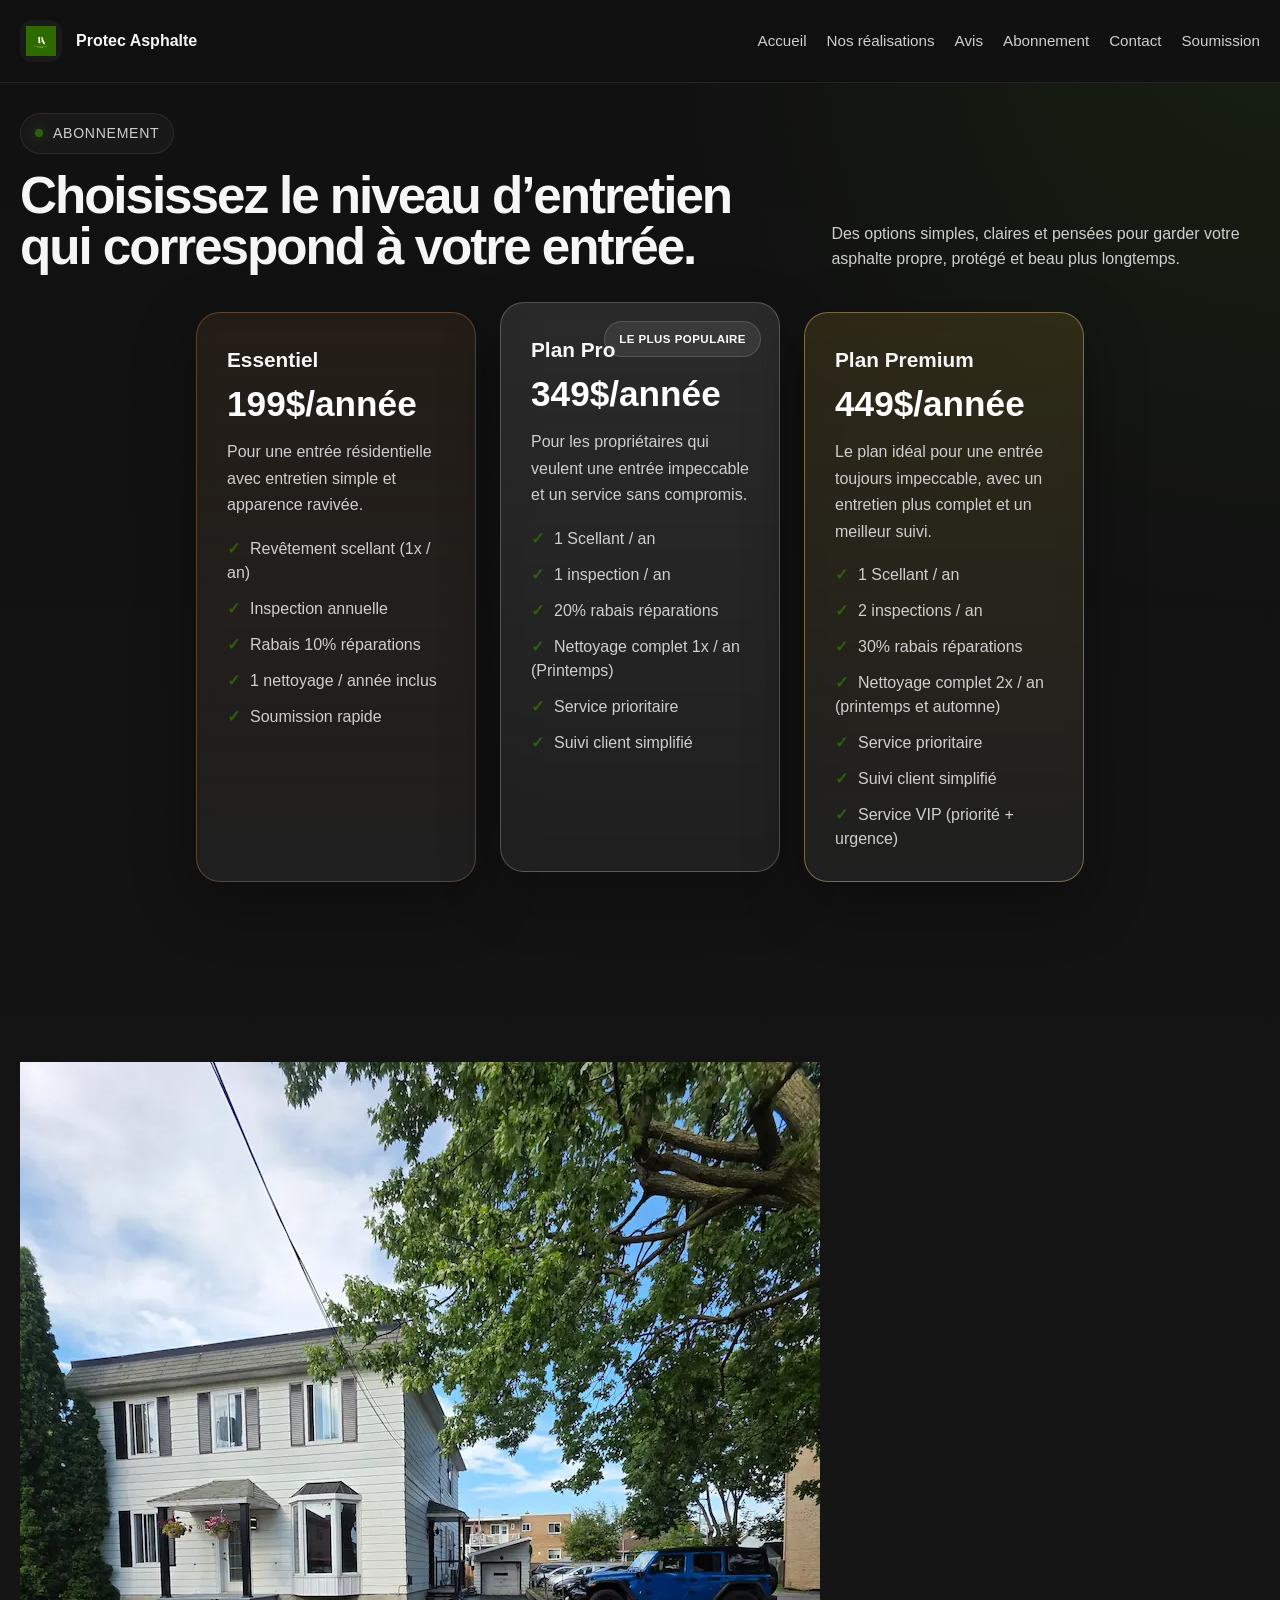
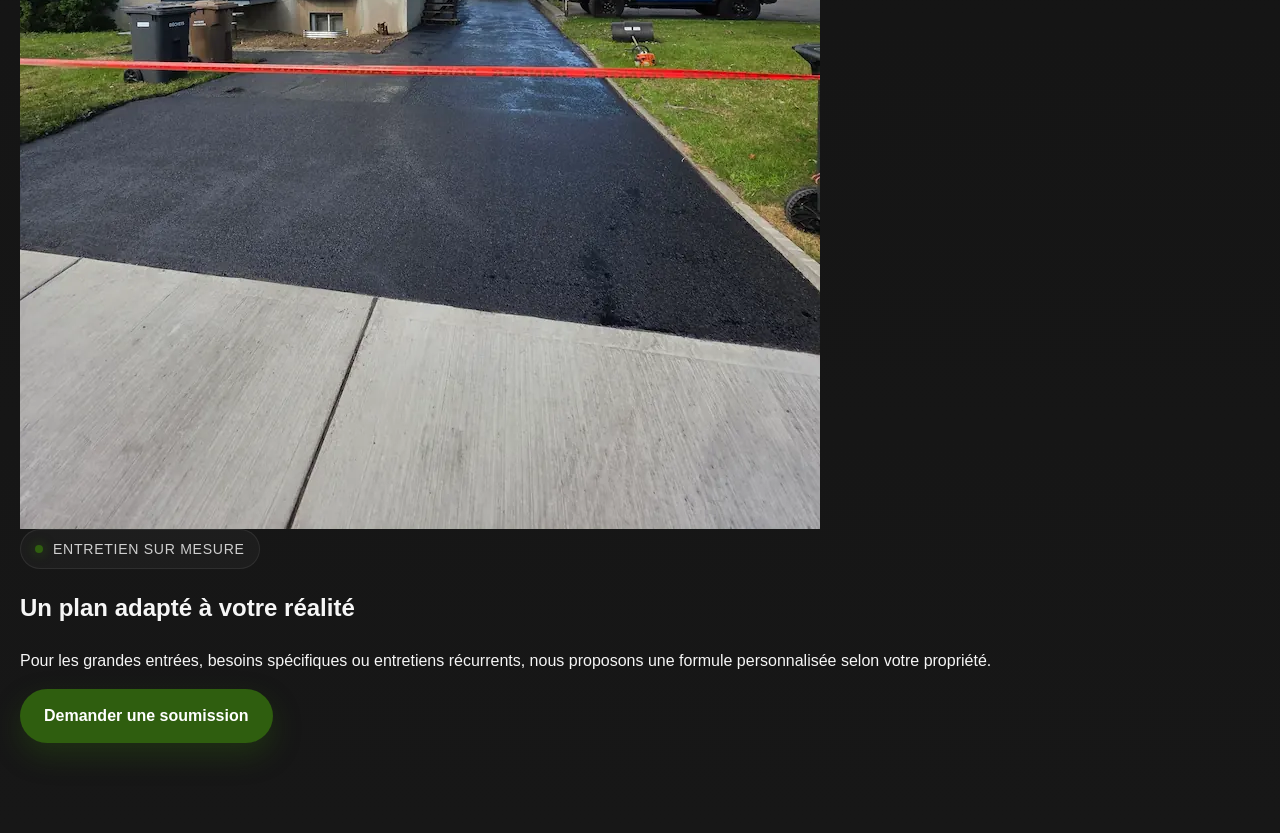
==== abonnement.html @ cbdff66f "Update abonnement.html" ====
<!DOCTYPE html>
<html lang="fr">
<head>
  <meta charset="UTF-8">
  <meta name="viewport" content="width=device-width, initial-scale=1.0">
  <title>Abonnements | Protec Asphalte</title>

  <link rel="stylesheet" href="style.css">
</head>

  <body>

<!-- NAVBAR -->
<header class="navbar">
  <div class="container nav-wrap">
    <a href="index.html" class="brand">
      <div class="brand-logo">
        <img src="Logo.jpg.webp" alt="Logo Protec Asphalte" />
      </div>
      <div class="brand-text">
        <strong>Protec Asphalte</strong>
      </div>
    </a>
<button class="menu-toggle">☰</button>
    <nav class="nav-links">
      <a href="index.html">Accueil</a>
      <a href="projets.html">Nos réalisations</a>
      <a href="avis.html">Avis</a>
      <a href="abonnement.html">Abonnement</a>
      <a href="contact.html">Contact</a>
      <a href="soumission.html">Soumission</a>
    </nav>
  </div>
</header>

<!-- HERO PARALLAX LOGO -->
<section class="subscription-plans section">
  <div class="container">
    <div class="section-head subscription-head">
      <div>
        <span class="tag">Abonnement</span>
        <h2>Choisissez le niveau d’entretien qui correspond à votre entrée.</h2>
      </div>
      <p>
        Des options simples, claires et pensées pour garder votre asphalte propre,
        protégé et beau plus longtemps.
      </p>
    </div>

    <div class="plans-grid">
      <article class="plan bronze" onclick="location.href='soumission.html?plan=Essentiel'">
        <h3>Essentiel</h3>
        <div class="price">199$/année</div>
        <p>Pour une entrée résidentielle avec entretien simple et apparence ravivée.</p>
        <ul>
          <li>Revêtement scellant (1x / an)</li>
          <li>Inspection annuelle</li>
          <li>Rabais 10% réparations</li>
          <li>1 nettoyage / année inclus</li>
          <li>Soumission rapide</li>
        </ul>
      </article>

      <article class="plan silver featured" onclick="location.href='soumission.html?plan=Pro'">
        <span class="plan-badge">Le plus populaire</span>
        <h3>Plan Pro</h3>
        <div class="price">349$/année</div>
        <p>Pour les propriétaires qui veulent une entrée impeccable et un service sans compromis.</p>
        <ul>
          <li>1 Scellant / an</li>
          <li>1 inspection / an</li>
          <li>20% rabais réparations</li>
          <li>Nettoyage complet 1x / an (Printemps)</li>
          <li>Service prioritaire</li>
          <li>Suivi client simplifié</li>
        </ul>
      </article>

      <article class="plan gold" onclick="location.href='soumission.html?plan=Premium'">
        <h3>Plan Premium</h3>
        <div class="price">449$/année</div>
        <p>Le plan idéal pour une entrée toujours impeccable, avec un entretien plus complet et un meilleur suivi.</p>
        <ul>
          <li>1 Scellant / an</li>
          <li>2 inspections / an</li>
          <li>30% rabais réparations</li>
          <li>Nettoyage complet 2x / an (printemps et automne)</li>
          <li>Service prioritaire</li>
          <li>Suivi client simplifié</li>
          <li>Service VIP (priorité + urgence)</li>
        </ul>
      </article>
    </div>
  </div>
</section>
           
  

          <section class="subscription-banner section">
  <div class="container subscription-banner-wrap">
    <div class="subscription-banner-image">
      <img src="long-driveway-abbonnement.jpg.webp" alt="Grande entrée résidentielle entretenue">
    </div>
    <div class="subscription-banner-copy">
      <span class="tag">Entretien sur mesure</span>
      <h2>Un plan adapté à votre réalité</h2>
      <p>
        Pour les grandes entrées, besoins spécifiques ou entretiens récurrents,
        nous proposons une formule personnalisée selon votre propriété.
      </p>
      <a href="soumission.html?plan=Sur mesure" class="btn btn-primary">Demander une soumission</a>
    </div>
  </div>
</section>
          
<script>
  const heroBg = document.querySelector(".hero-bg");
  const pageBg = document.querySelector(".page-bg");

  window.addEventListener("scroll", () => {
    const scrollY = window.scrollY;

    if (heroBg) {
      heroBg.style.transform = `translateY(${scrollY * 0.4}px) scale(1.1)`;
    }

    if (pageBg) {
      pageBg.style.transform = `translateY(${scrollY * 0.2}px) scale(1.1)`;
    }
  });
</script>

</body>
</html>
---- style.css ----
:root {
  --green: #2f5e0f;
  --green-dark: #214308;
  --bg: #111111;
  --bg-soft: #171717;
  --panel: #202020;
  --panel-2: #262626;
  --text: #f6f6f6;
  --muted: #cfcfcf;
  --line: rgba(255, 255, 255, 0.08);
  --radius: 22px;
  --shadow: 0 20px 60px rgba(0, 0, 0, 0.35);
  --max: 1240px;
}

* {
  box-sizing: border-box;
}

html {
  scroll-behavior: smooth;
}

body {
  margin: 0;
  font-family: Arial, Helvetica, sans-serif;
  background:
    radial-gradient(circle at top right, rgba(47, 94, 15, 0.18), transparent 22%),
    linear-gradient(180deg, #111111 0%, #171717 100%);
  color: var(--text);
  line-height: 1.6;
  overflow-x: hidden;
}

img {
  max-width: 100%;
  display: block;
}

a {
  color: inherit;
  text-decoration: none;
}

.container {
  width: min(calc(100% - 2rem), var(--max));
  margin: 0 auto;
}

.section {
  padding: 90px 0;
}

main,
.section {
  position: relative;
  z-index: 2;
}

/* =========================
   TAGS / BUTTONS
========================= */

.tag {
  display: inline-flex;
  align-items: center;
  gap: 10px;
  border: 1px solid var(--line);
  border-radius: 999px;
  padding: 8px 14px;
  background: rgba(255, 255, 255, 0.03);
  font-size: 0.88rem;
  color: var(--muted);
  text-transform: uppercase;
  letter-spacing: 0.05em;
}

.tag::before {
  content: "";
  width: 8px;
  height: 8px;
  border-radius: 50%;
  background: var(--green);
  box-shadow: 0 0 12px rgba(47, 94, 15, 0.9);
}

.btn {
  display: inline-flex;
  align-items: center;
  justify-content: center;
  gap: 10px;
  border-radius: 999px;
  padding: 14px 24px;
  font-weight: 700;
  transition: 0.25s ease;
  cursor: pointer;
  white-space: nowrap;
  border: none;
}

.btn-primary {
  background: var(--green);
  color: white;
  box-shadow: 0 12px 28px rgba(47, 94, 15, 0.35);
}

.btn-primary:hover {
  transform: translateY(-2px);
  background: #3b7612;
}

.btn-secondary {
  border: 1px solid var(--line);
  background: rgba(255, 255, 255, 0.03);
  color: white;
}

.btn-secondary:hover {
  transform: translateY(-2px);
  background: rgba(255, 255, 255, 0.06);
}

/* =========================
   NAVBAR
========================= */

.navbar {
  position: sticky;
  top: 0;
  z-index: 1000;
  background: rgba(17, 17, 17, 0.88);
  backdrop-filter: blur(12px);
  border-bottom: 1px solid var(--line);
}

.nav-wrap {
  display: flex;
  align-items: center;
  justify-content: space-between;
  gap: 18px;
  min-height: 82px;
  position: relative;
}

.brand {
  display: flex;
  align-items: center;
  gap: 14px;
  min-width: 0;
  flex-shrink: 0;
}

.brand-logo {
  width: 42px;
  height: 42px;
  border-radius: 12px;
  overflow: hidden;
  flex-shrink: 0;
  background: #1a1a1a;
  padding: 6px;
}

.brand-logo img {
  width: 100%;
  height: 100%;
  display: block;
  object-fit: contain;
  filter: brightness(1.3) contrast(1.2);
}

.brand-text strong {
  display: block;
  line-height: 1.1;
}

.brand-text span {
  display: block;
  color: var(--muted);
  font-size: 0.88rem;
  line-height: 1.2;
}

.nav-links {
  display: flex;
  align-items: center;
  gap: 20px;
  color: var(--muted);
  font-size: 0.95rem;
  white-space: nowrap;
}

.nav-links a {
  transition: 0.2s ease;
}

.nav-links a:hover {
  color: white;
}

.nav-desktop-btn {
  display: inline-flex;
}

.menu-toggle {
  display: none;
  width: 52px;
  height: 52px;
  border: 1px solid var(--line);
  background: rgba(255, 255, 255, 0.03);
  border-radius: 14px;
  align-items: center;
  justify-content: center;
  flex-direction: column;
  gap: 6px;
  cursor: pointer;
  padding: 0;
  flex-shrink: 0;
}

.menu-toggle span {
  width: 24px;
  height: 2px;
  background: #fff;
  border-radius: 999px;
  display: block;
}

/* =========================
   HERO ACCUEIL
========================= */

.hero {
  position: relative;
  min-height: calc(100vh - 82px);
  display: flex;
  align-items: center;
  overflow: hidden;
}

.hero-bg {
  position: absolute;
  inset: 0;
  background: url("driveway-apres-1.jpg.webp") center/cover no-repeat;
  transform: scale(1.08);
  will-change: transform;
  z-index: 0;
}

.hero-overlay {
  position: absolute;
  inset: 0;
  background: linear-gradient(
    90deg,
    rgba(17, 17, 17, 0.85) 0%,
    rgba(17, 17, 17, 0.65) 40%,
    rgba(17, 17, 17, 0.4) 100%
  );
  z-index: 1;
  pointer-events: none;
}

.hero-content {
  position: relative;
  z-index: 2;
  width: 100%;
  padding: 90px 0;
}

.hero-grid {
  display: grid;
  grid-template-columns: 1.05fr 0.95fr;
  gap: 28px;
  align-items: end;
}

.hero-copy {
  max-width: 740px;
}

.hero h1 {
  font-size: clamp(2.7rem, 6vw, 5.7rem);
  line-height: 0.96;
  margin: 18px 0 20px;
  letter-spacing: -0.04em;
  max-width: 11ch;
}

.hero p {
  color: var(--muted);
  font-size: 1.08rem;
  max-width: 62ch;
  margin: 0 0 28px;
}

.hero-actions {
  display: flex;
  flex-wrap: wrap;
  gap: 14px;
  margin-bottom: 28px;
}

.hero-stats {
  display: grid;
  grid-template-columns: repeat(3, 1fr);
  gap: 14px;
  margin-top: 10px;
}

/* =========================
   BLOCS / CARTES
========================= */

.stat,
.card,
.review,
.plan,
.contact-card,
.career-card,
.gallery-card,
.quote-box {
  background: rgba(29, 29, 29, 0.82);
  border: 1px solid var(--line);
  border-radius: var(--radius);
  box-shadow: var(--shadow);
}

.stat {
  padding: 18px;
}

.stat strong {
  display: block;
  font-size: 1.1rem;
  margin-bottom: 6px;
  color: white;
}

.stat span {
  color: var(--muted);
  font-size: 0.92rem;
}

.quote-box {
  padding: 26px;
  backdrop-filter: blur(10px);
}

.quote-box h3 {
  margin: 0 0 8px;
  font-size: 1.2rem;
}

.quote-box p {
  margin: 0;
  color: var(--muted);
}

.section-head {
  display: flex;
  justify-content: space-between;
  align-items: end;
  gap: 24px;
  margin-bottom: 34px;
}

.section-head h2 {
  font-size: clamp(2rem, 4vw, 3.3rem);
  line-height: 1;
  letter-spacing: -0.04em;
  margin: 16px 0 0;
}

.section-head p {
  color: var(--muted);
  max-width: 58ch;
  margin: 0;
}

.cards-3,
.reviews-grid,
.gallery-grid,
.footer-grid {
  display: grid;
  gap: 22px;
}

.cards-3,
.reviews-grid,
.gallery-grid {
  grid-template-columns: repeat(3, 1fr);
}

.card,
.review,
.contact-card,
.career-card {
  padding: 26px;
}

.card h3,
.review h3,
.contact-card h3,
.career-card h3 {
  margin: 0 0 10px;
  font-size: 1.2rem;
}

.card p,
.review p,
.contact-card p,
.career-card p {
  color: var(--muted);
  margin: 0;
}

/* =========================
   GALLERY
========================= */

.gallery-card {
  overflow: hidden;
}

.gallery-card img {
  width: 100%;
  height: 320px;
  object-fit: cover;
}

.gallery-body {
  padding: 20px;
}

.gallery-body h3 {
  margin: 0 0 8px;
  font-size: 1.15rem;
}

.gallery-body p {
  margin: 0;
  color: var(--muted);
}

/* =========================
   REVIEWS
========================= */

.review .stars {
  color: #67a62f;
  letter-spacing: 0.18em;
  margin-bottom: 10px;
}

.stars span {
  color: #4ade80;
  font-size: 16px;
  margin-right: 2px;
}

.review footer {
  margin-top: 16px;
  font-weight: 700;
  color: white;
}

/* =========================
   PLANS / ABONNEMENTS
========================= */

.subscription-plans {
  padding-top: 30px;
}

.subscription-head {
  margin-bottom: 36px;
}

.subscription-note,
.subscription-cta {
  margin-top: 28px;
  padding: 24px;
  border-radius: 22px;
  background: rgba(255, 255, 255, 0.04);
  border: 1px solid var(--line);
}

.subscription-note h3,
.subscription-cta h3 {
  margin-top: 0;
  margin-bottom: 10px;
}

.subscription-note p,
.subscription-cta p {
  margin: 0;
  color: var(--muted);
}

.subscription-cta .btn {
  margin-top: 16px;
  display: inline-block;
}

.plans-grid {
  display: grid;
  grid-template-columns: repeat(3, 280px);
  justify-content: center;
  gap: 24px;
  width: 100%;
  max-width: 1240px;
  margin: 40px auto 0;
}

.plan {
  position: relative;
  width: 280px;
  min-height: 100%;
  padding: 30px;
  border-radius: 24px;
  overflow: hidden;
  cursor: pointer;
  transition: transform 0.25s ease, box-shadow 0.25s ease, border-color 0.25s ease;
  backdrop-filter: blur(10px);
  -webkit-backdrop-filter: blur(10px);
}

.plan:hover {
  transform: translateY(-6px);
  box-shadow: 0 20px 40px rgba(0, 0, 0, 0.3);
}

.plan h3 {
  margin: 0 0 8px;
  font-size: 1.3rem;
}

.price {
  font-size: 2.2rem;
  font-weight: 800;
  line-height: 1;
  margin: 10px 0 18px;
  color: white;
}

.plan p {
  color: var(--muted);
  margin: 0 0 18px;
  line-height: 1.65;
}

.plan ul {
  list-style: none;
  padding: 0;
  margin: 18px 0 0;
  display: grid;
  gap: 12px;
}

.plan li {
  color: var(--muted);
  line-height: 1.5;
}

.plan li::before {
  content: "✓";
  color: var(--green);
  font-weight: 900;
  margin-right: 10px;
}

.plan a {
  pointer-events: none;
}

.plan.bronze {
  background: linear-gradient(180deg, rgba(169, 113, 66, 0.12), rgba(32, 32, 32, 0.95));
  border: 1px solid rgba(169, 113, 66, 0.45);
}

.plan.silver {
  background: linear-gradient(180deg, rgba(220, 220, 220, 0.12), rgba(32, 32, 32, 0.95));
  border: 1px solid rgba(255, 255, 255, 0.25);
}

.plan.gold {
  background: linear-gradient(180deg, rgba(212, 175, 55, 0.14), rgba(32, 32, 32, 0.95));
  border: 1px solid rgba(255, 215, 120, 0.4);
}

.plan.featured {
  transform: translateY(-10px);
  box-shadow: 0 24px 60px rgba(0, 0, 0, 0.28);
  border: 1px solid rgba(255, 255, 255, 0.22);
}

.plan-badge {
  position: absolute;
  top: 18px;
  right: 18px;
  padding: 8px 14px;
  border-radius: 999px;
  background: rgba(255, 255, 255, 0.08);
  border: 1px solid rgba(255, 255, 255, 0.14);
  color: #fff;
  font-size: 0.72rem;
  font-weight: 800;
  letter-spacing: 0.04em;
  text-transform: uppercase;
}

/* =========================
   CONTACT / CARRIÈRE
========================= */

.contact-wrap,
.career-wrap {
  display: grid;
  grid-template-columns: 0.92fr 1.08fr;
  gap: 24px;
  align-items: start;
}

.contact-list,
.career-list {
  display: grid;
  gap: 16px;
  margin-top: 20px;
}

.contact-item,
.career-item {
  padding-top: 14px;
  border-top: 1px solid var(--line);
}

.career-hero {
  min-height: 420px;
  border-radius: var(--radius);
  overflow: hidden;
  position: relative;
  border: 1px solid var(--line);
  box-shadow: var(--shadow);
  background:
    linear-gradient(180deg, rgba(17, 17, 17, 0.2), rgba(17, 17, 17, 0.72)),
    url("carriere-porte-a-porte.jpg.webp") center/cover no-repeat;
}

.career-hero .inner {
  position: absolute;
  left: 24px;
  right: 24px;
  bottom: 24px;
  padding: 24px;
  border-radius: 20px;
  background: rgba(20, 20, 20, 0.72);
  border: 1px solid var(--line);
  backdrop-filter: blur(8px);
}

.career-hero h3 {
  margin: 0 0 8px;
  font-size: 1.25rem;
}

.career-hero p {
  margin: 0;
  color: var(--muted);
}

.cta-band {
  padding: 34px;
  border-radius: var(--radius);
  border: 1px solid rgba(47, 94, 15, 0.35);
  background: linear-gradient(135deg, rgba(47, 94, 15, 0.26), rgba(32, 32, 32, 0.95));
  display: flex;
  align-items: center;
  justify-content: space-between;
  gap: 18px;
  flex-wrap: wrap;
  box-shadow: var(--shadow);
}

.cta-band h3 {
  margin: 0;
  font-size: clamp(1.5rem, 3vw, 2.3rem);
  letter-spacing: -0.03em;
}

/* =========================
   FORMULAIRES
========================= */

form {
  display: grid;
  gap: 14px;
  margin-top: 18px;
}

.grid-2 {
  display: grid;
  grid-template-columns: repeat(2, 1fr);
  gap: 14px;
}

input,
textarea,
select {
  width: 100%;
  padding: 15px 16px;
  border-radius: 16px;
  border: 1px solid var(--line);
  background: rgba(255, 255, 255, 0.04);
  color: white;
  font: inherit;
  outline: none;
}

input::placeholder,
textarea::placeholder {
  color: #a8a8a8;
}

textarea {
  min-height: 160px;
  resize: vertical;
}

input:focus,
textarea:focus,
select:focus {
  border-color: rgba(47, 94, 15, 0.95);
  box-shadow: 0 0 0 4px rgba(47, 94, 15, 0.15);
}

/* =========================
   PAGE SOUMISSION
========================= */

.quote-page {
  min-height: 100vh;
  display: flex;
  justify-content: center;
  align-items: center;
  padding: 40px 20px;
  position: relative;
  background: #0f1115;
  overflow: hidden;
}

.quote-page::before {
  content: "";
  position: absolute;
  inset: 0;
  background:
    radial-gradient(circle at center, rgba(47, 94, 15, 0.12), transparent 46%),
    url("Logo.jpg.webp") center center / 320px no-repeat;
  opacity: 0.08;
  z-index: 0;
}

.quote-card {
  position: relative;
  z-index: 1;
  width: 100%;
  max-width: 700px;
  padding: 40px;
  border-radius: 24px;
  background: rgba(255, 255, 255, 0.04);
  border: 1px solid rgba(255, 255, 255, 0.08);
  box-shadow: 0 25px 80px rgba(0, 0, 0, 0.4);
  backdrop-filter: blur(10px);
}

.quote-card .tag {
  display: block;
  width: fit-content;
  margin: 0 auto 14px;
  padding: 6px 12px;
  border-radius: 999px;
  background: rgba(125, 255, 91, 0.12);
  border: 1px solid rgba(125, 255, 91, 0.25);
  color: #9cff7a;
  font-size: 12px;
  font-weight: 700;
  letter-spacing: 0.08em;
  text-transform: uppercase;
}

.quote-card .tag::before {
  display: none;
}

.quote-card h1 {
  text-align: center;
  margin: 14px 0 12px;
  font-size: clamp(2rem, 4vw, 3rem);
  line-height: 1.05;
}

.quote-intro {
  text-align: center;
  color: var(--muted);
  margin-bottom: 25px;
  max-width: 60ch;
  margin-left: auto;
  margin-right: auto;
}

.quote-form {
  display: grid;
  gap: 14px;
}

.quote-form label {
  font-size: 0.95rem;
  font-weight: 600;
  margin-top: 6px;
  color: #fff;
}

.quote-form input,
.quote-form textarea,
.quote-form select {
  width: 100%;
  padding: 16px 18px;
  border-radius: 14px;
  border: 1px solid rgba(255, 255, 255, 0.1);
  background: rgba(255, 255, 255, 0.03);
  color: #fff;
  font-size: 1rem;
  outline: none;
}

.quote-form input:focus,
.quote-form textarea:focus,
.quote-form select:focus {
  border-color: rgba(133, 255, 92, 0.65);
  box-shadow: 0 0 0 3px rgba(133, 255, 92, 0.1);
}

.quote-form option {
  color: #111;
}

.quote-form button {
  margin-top: 14px;
  padding: 16px 22px;
  border: none;
  border-radius: 14px;
  background: linear-gradient(135deg, #7dff5b, #3fcf4d);
  color: #111;
  font-size: 1rem;
  font-weight: 700;
  cursor: pointer;
  transition: transform 0.2s ease, box-shadow 0.2s ease;
}

.quote-form button:hover {
  transform: translateY(-2px);
  box-shadow: 0 14px 30px rgba(88, 255, 108, 0.25);
}

#plan {
  font-weight: 700;
  background: rgba(255, 255, 255, 0.06);
}

/* =========================
   PAGE HEROES INTERNES
========================= */

.page-hero,
.subscription-hero {
  position: relative;
  min-height: 420px;
  height: 52vh;
  display: flex;
  align-items: flex-end;
  overflow: hidden;
}

.page-bg {
  position: absolute;
  inset: 0;
  background: url("driveway-apres-1.jpg.webp") center center / cover no-repeat;
  transform: scale(1.1);
  will-change: transform;
  z-index: 0;
}

.reviews-bg {
  background: url("driveway-apres-2.jpg.webp") center center / cover no-repeat;
}

.logo-bg {
  position: absolute;
  inset: 0;
  background:
    radial-gradient(circle at center, rgba(47, 94, 15, 0.14), transparent 45%),
    url("Logo.jpg.webp") center center / 320px no-repeat;
  opacity: 0.12;
  transform: scale(1.1);
  will-change: transform;
  z-index: 0;
}

.page-overlay {
  position: absolute;
  inset: 0;
  background: linear-gradient(
    180deg,
    rgba(17, 17, 17, 0.2) 0%,
    rgba(17, 17, 17, 0.45) 45%,
    rgba(17, 17, 17, 0.82) 100%
  );
  z-index: 1;
}

.page-content {
  position: relative;
  z-index: 2;
  width: 100%;
  padding: 0 0 55px;
}

.page-content h1 {
  margin: 0 0 10px;
  font-size: clamp(2.4rem, 5vw, 4.2rem);
  line-height: 0.98;
  letter-spacing: -0.04em;
  color: #fff;
}

.page-content p {
  margin: 0;
  max-width: 620px;
  color: #d7d7d7;
  font-size: 1rem;
}

/* =========================
   FOOTER
========================= */

.footer {
  padding: 36px 0 60px;
  border-top: 1px solid var(--line);
  color: var(--muted);
}

.footer-grid {
  grid-template-columns: 1.1fr 0.9fr 0.9fr;
  align-items: start;
}

.footer h4 {
  color: white;
  margin: 0 0 12px;
}

.footer ul {
  list-style: none;
  padding: 0;
  margin: 0;
  display: grid;
  gap: 10px;
}

/* =========================
   ANIMATIONS
========================= */

.reveal {
  opacity: 0;
  transform: translateY(28px);
  transition: opacity 0.75s ease, transform 0.75s ease;
}

.reveal.visible {
  opacity: 1;
  transform: translateY(0);
}

/* =========================
   RESPONSIVE
========================= */

@media (max-width: 1100px) {
  .hero-grid,
  .cards-3,
  .reviews-grid,
  .gallery-grid,
  .contact-wrap,
  .career-wrap,
  .footer-grid {
    grid-template-columns: 1fr 1fr;
  }

  .hero-stats {
    grid-template-columns: 1fr;
  }

  .plan.featured {
    transform: none;
  }
}

@media (max-width: 950px) {
  .plans-grid {
    grid-template-columns: repeat(2, 280px);
  }
}

@media (max-width: 900px) {
  .menu-toggle {
    display: inline-flex;
  }

  .nav-desktop-btn {
    display: none;
  }

  .brand-text span {
    display: none;
  }

  .nav-links {
    position: fixed;
    top: 82px;
    left: 0;
    width: 100%;
    height: calc(100vh - 82px);
    background: rgba(17, 17, 17, 0.98);
    backdrop-filter: blur(10px);
    flex-direction: column;
    align-items: center;
    justify-content: center;
    gap: 24px;
    transform: translateY(-120%);
    transition: transform 0.3s ease;
    z-index: 9999;
  }

  .nav-links.open {
    transform: translateY(0);
  }

  .nav-links a {
    font-size: 1.3rem;
    color: white;
  }
}

@media (max-width: 820px) {
  .hero-grid,
  .cards-3,
  .reviews-grid,
  .gallery-grid,
  .contact-wrap,
  .career-wrap,
  .footer-grid,
  .grid-2,
  .section-head {
    grid-template-columns: 1fr;
  }

  .section {
    padding: 72px 0;
  }

  .hero-content {
    padding: 70px 0;
  }

  .quote-card {
    padding: 28px;
  }

  .hero-grid {
    display: block;
  }

  .hero-copy {
    width: 100%;
    max-width: 100%;
  }

  .hero-actions {
    display: flex;
    flex-direction: column;
    gap: 12px;
    width: 100%;
    margin-top: 20px;
  }

  .hero-actions .btn {
    width: 100%;
    justify-content: center;
  }
}

@media (max-width: 768px) {
  .section,
  .page-hero,
  .hero,
  .subscription-plans,
  .subscription-banner {
    overflow-x: hidden;
  }

  .subscription-head {
    display: block;
  }

  .subscription-head > div,
  .subscription-head > p {
    width: 100%;
    max-width: 100%;
  }

  .subscription-head h2 {
    font-size: 2.2rem;
    line-height: 1.05;
    margin-bottom: 14px;
  }

  .subscription-head p {
    font-size: 1rem;
    line-height: 1.6;
    margin: 0;
  }

  .plans-grid {
    grid-template-columns: 1fr;
    gap: 18px;
  }

  .plans-grid .plan {
    width: 100%;
    max-width: 100%;
    min-width: 0;
  }

  .price {
    font-size: 2.2rem;
    line-height: 1.1;
  }
}

@media (max-width: 650px) {
  .plans-grid {
    grid-template-columns: 1fr;
  }

  .brand-text strong {
    font-size: 0.98rem;
  }

  .menu-toggle {
    width: 48px;
    height: 48px;
  }
}

@media (max-width: 600px) {
  .page-content {
    padding-bottom: 38px;
  }

  .page-content h1 {
    font-size: clamp(2rem, 8vw, 3rem);
  }

  .quote-page {
    padding: 24px 14px;
  }

  .quote-card {
    padding: 22px;
  }

  .hero-copy h1,
  .section-head h2 {
    font-size: 2.3rem;
    line-height: 1.05;
  }

  .hero-copy p,
  .section-head p {
    font-size: 1rem;
    line-height: 1.6;
  }

  .tag {
    font-size: 0.9rem;
    padding: 10px 16px;
  }
}
.hero {
  padding-top: 0;
}

.hero-content {
  margin-top: 0;
  padding-top: 0;
}

.hero-copy h1 {
  margin-top: 20;
}
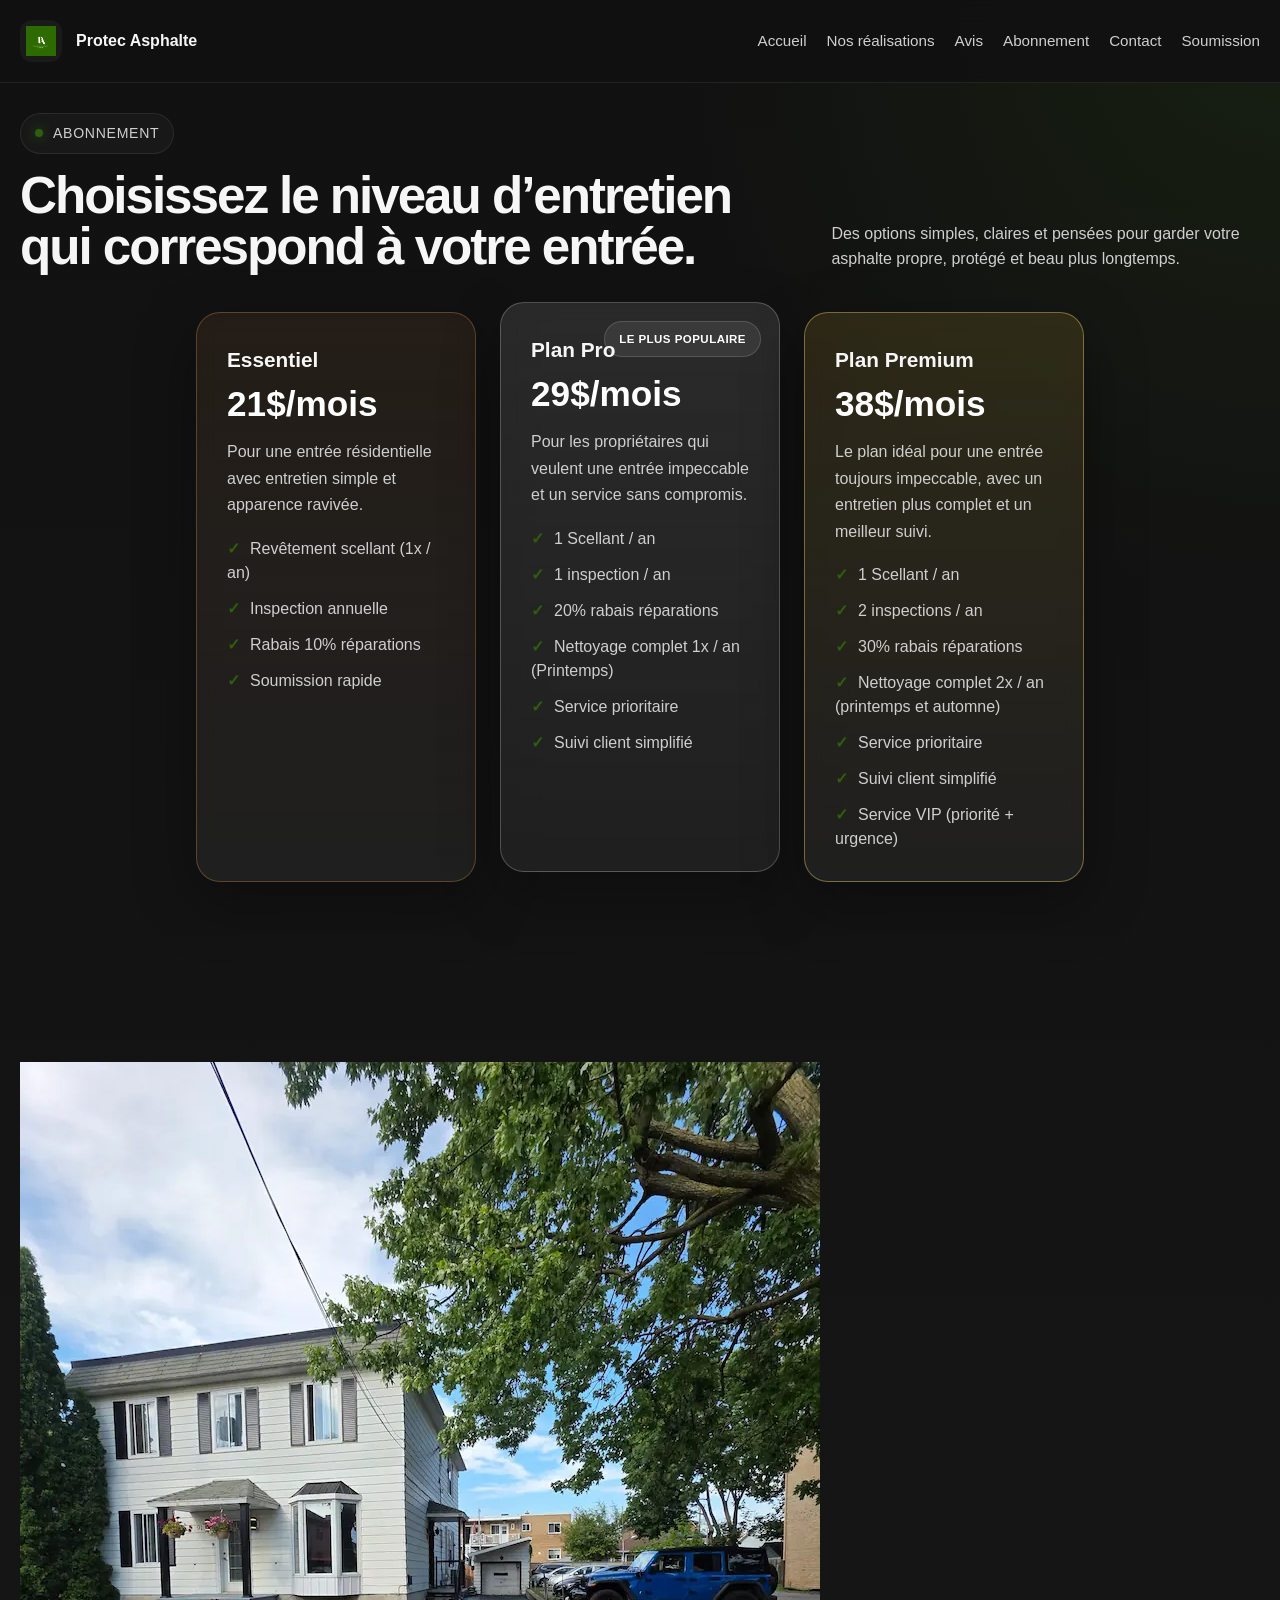
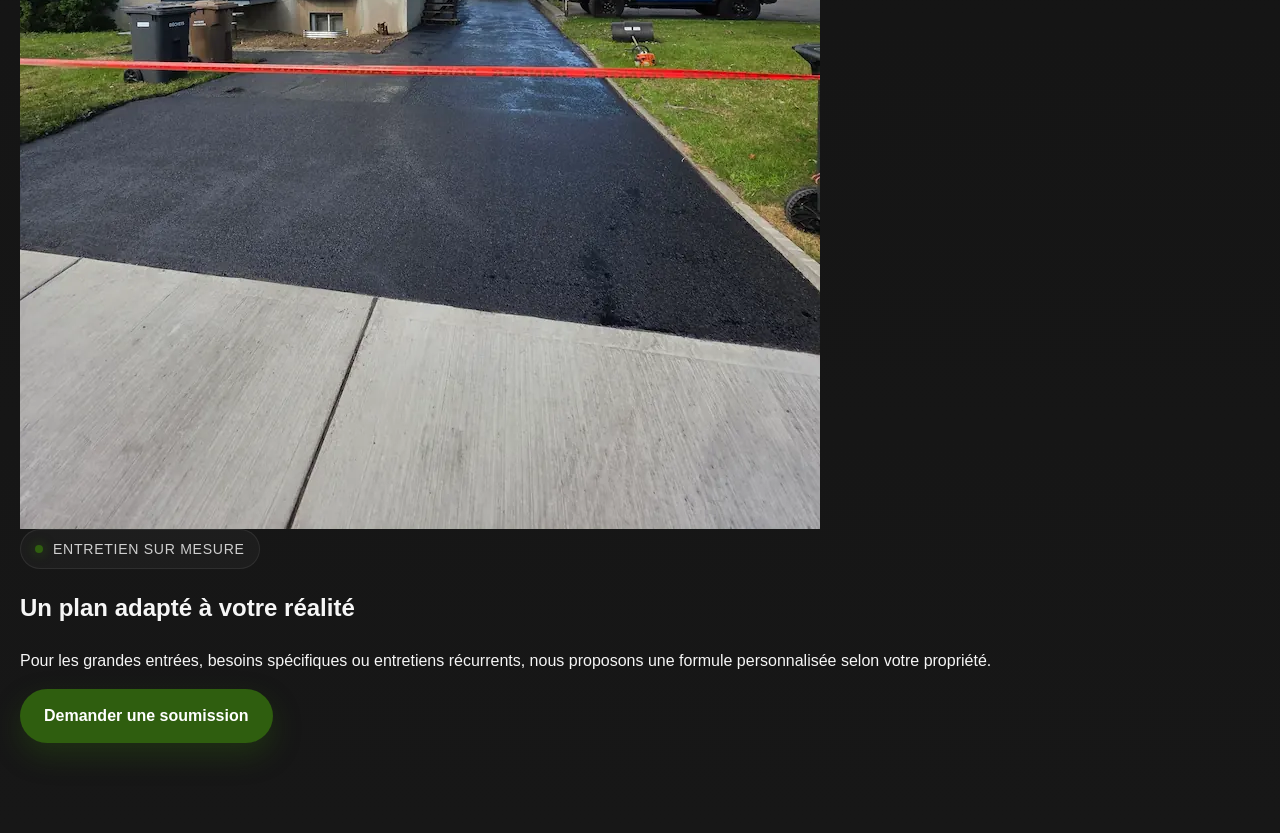
==== commit 827abf1d: "Update abonnement.html" ====
--- a/abonnement.html
+++ b/abonnement.html
@@ -50,13 +50,12 @@
     <div class="plans-grid">
       <article class="plan bronze" onclick="location.href='soumission.html?plan=Essentiel'">
         <h3>Essentiel</h3>
-        <div class="price">199$/année</div>
+        <div class="price">21$/mois</div>
         <p>Pour une entrée résidentielle avec entretien simple et apparence ravivée.</p>
         <ul>
           <li>Revêtement scellant (1x / an)</li>
           <li>Inspection annuelle</li>
           <li>Rabais 10% réparations</li>
-          <li>1 nettoyage / année inclus</li>
           <li>Soumission rapide</li>
         </ul>
       </article>
@@ -64,7 +63,7 @@
       <article class="plan silver featured" onclick="location.href='soumission.html?plan=Pro'">
         <span class="plan-badge">Le plus populaire</span>
         <h3>Plan Pro</h3>
-        <div class="price">349$/année</div>
+        <div class="price">29$/mois</div>
         <p>Pour les propriétaires qui veulent une entrée impeccable et un service sans compromis.</p>
         <ul>
           <li>1 Scellant / an</li>
@@ -78,7 +77,7 @@
 
       <article class="plan gold" onclick="location.href='soumission.html?plan=Premium'">
         <h3>Plan Premium</h3>
-        <div class="price">449$/année</div>
+        <div class="price">38$/mois</div>
         <p>Le plan idéal pour une entrée toujours impeccable, avec un entretien plus complet et un meilleur suivi.</p>
         <ul>
           <li>1 Scellant / an</li>
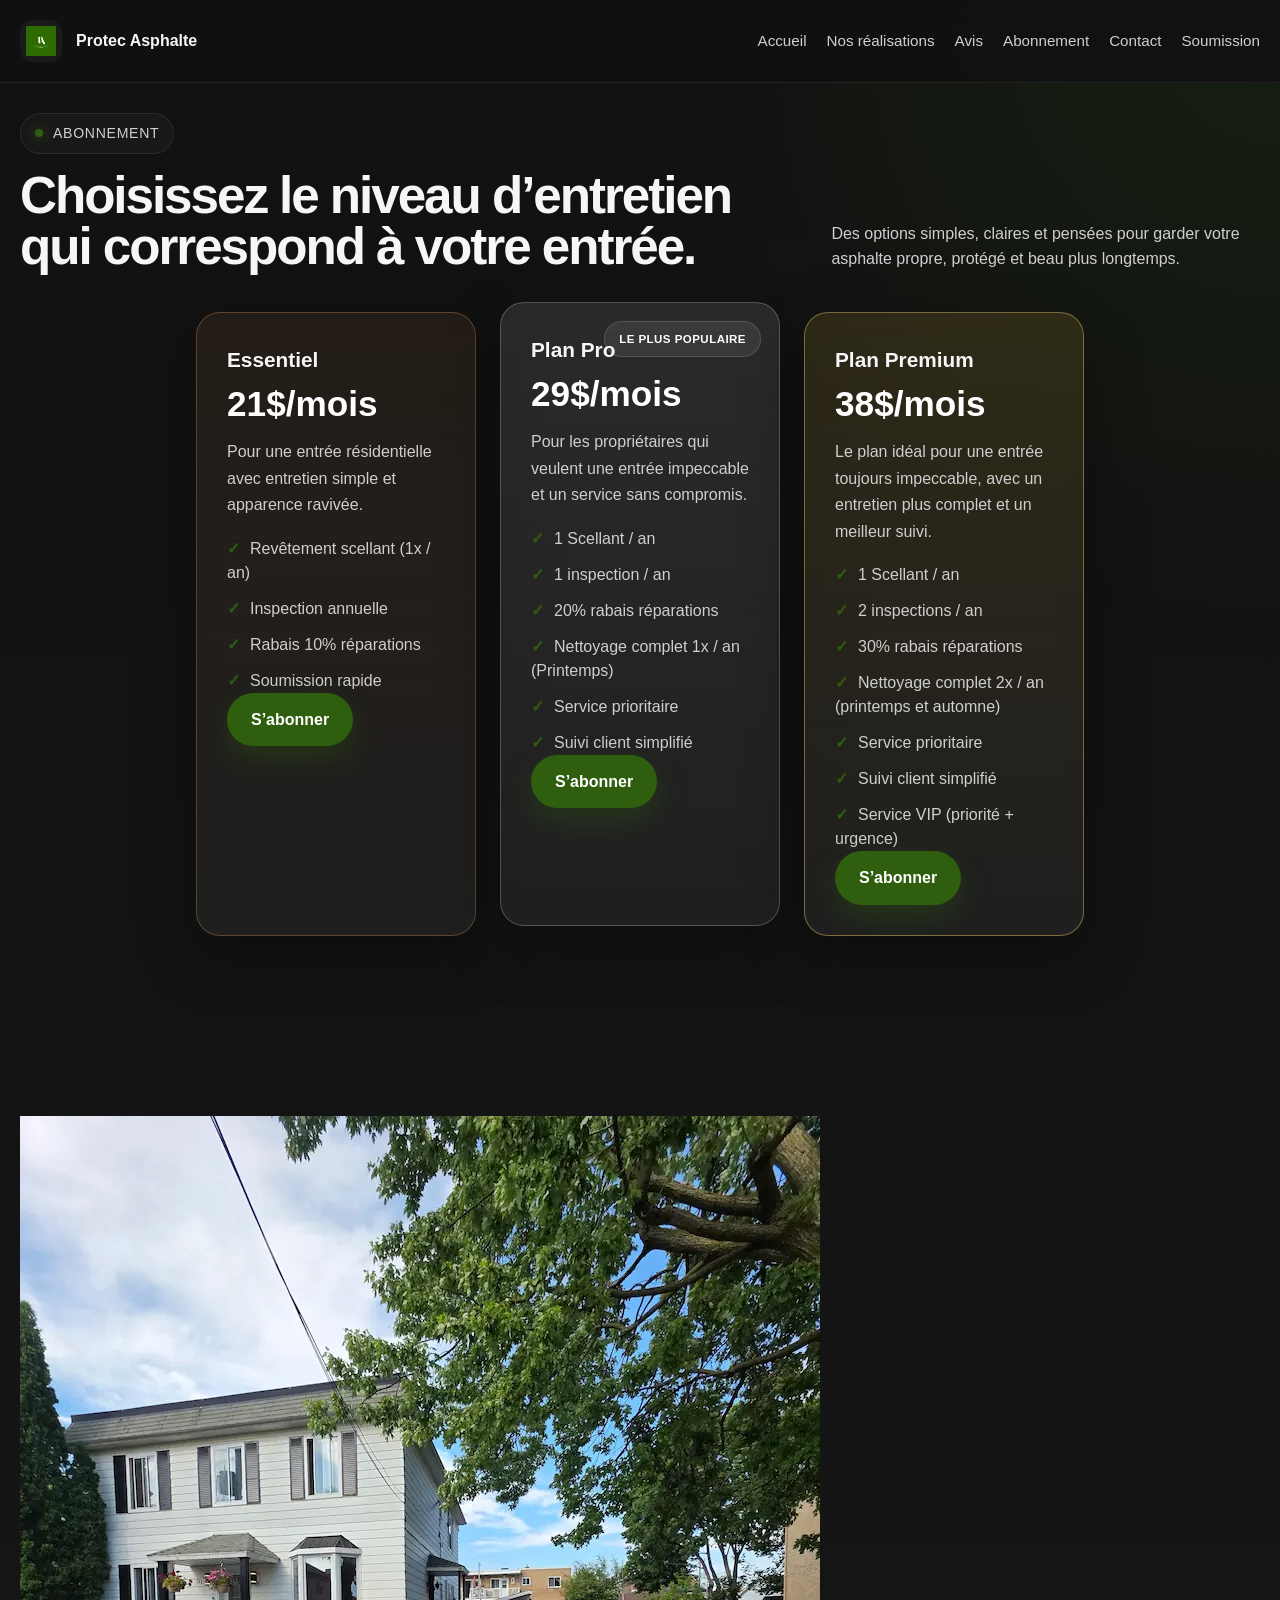
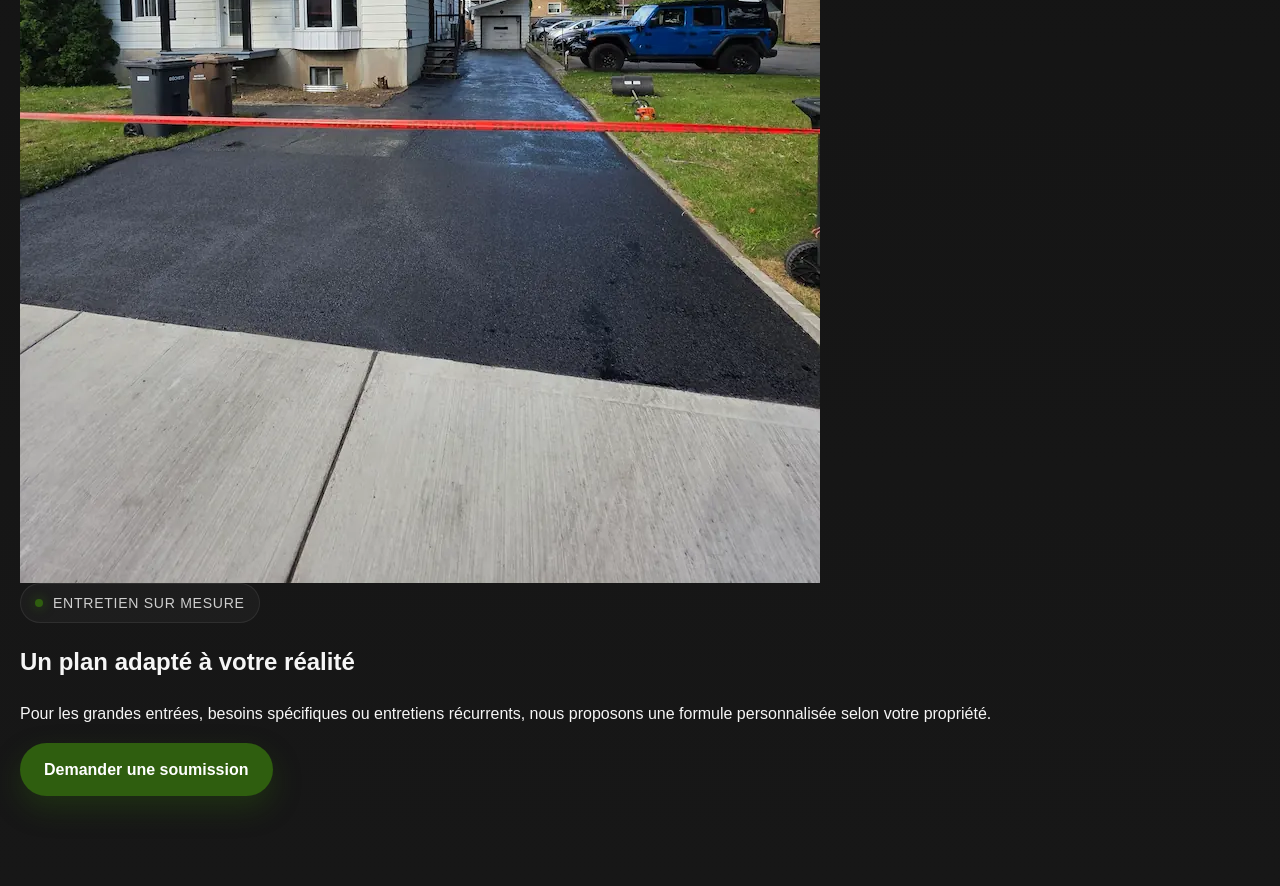
==== commit f3b755cd: "Update abonnement.html" ====
--- a/abonnement.html
+++ b/abonnement.html
@@ -1,133 +1,152 @@
 <!DOCTYPE html>
 <html lang="fr">
 <head>
-  <meta charset="UTF-8">
-  <meta name="viewport" content="width=device-width, initial-scale=1.0">
+  <meta charset="UTF-8" />
+  <meta name="viewport" content="width=device-width, initial-scale=1.0" />
   <title>Abonnements | Protec Asphalte</title>
-
-  <link rel="stylesheet" href="style.css">
+  <link rel="stylesheet" href="style.css" />
 </head>
 
-  <body>
+<body>
 
-<!-- NAVBAR -->
-<header class="navbar">
-  <div class="container nav-wrap">
-    <a href="index.html" class="brand">
-      <div class="brand-logo">
-        <img src="Logo.jpg.webp" alt="Logo Protec Asphalte" />
+  <!-- NAVBAR -->
+  <header class="navbar">
+    <div class="container nav-wrap">
+      <a href="index.html" class="brand">
+        <div class="brand-logo">
+          <img src="Logo.jpg.webp" alt="Logo Protec Asphalte" />
+        </div>
+        <div class="brand-text">
+          <strong>Protec Asphalte</strong>
+        </div>
+      </a>
+
+      <button class="menu-toggle">☰</button>
+
+      <nav class="nav-links">
+        <a href="index.html">Accueil</a>
+        <a href="projets.html">Nos réalisations</a>
+        <a href="avis.html">Avis</a>
+        <a href="abonnement.html">Abonnement</a>
+        <a href="contact.html">Contact</a>
+        <a href="soumission.html">Soumission</a>
+      </nav>
+    </div>
+  </header>
+
+  <!-- SECTION ABONNEMENTS -->
+  <section class="subscription-plans section">
+    <div class="container">
+      <div class="section-head subscription-head">
+        <div>
+          <span class="tag">Abonnement</span>
+          <h2>Choisissez le niveau d’entretien qui correspond à votre entrée.</h2>
+        </div>
+        <p>
+          Des options simples, claires et pensées pour garder votre asphalte propre,
+          protégé et beau plus longtemps.
+        </p>
       </div>
-      <div class="brand-text">
-        <strong>Protec Asphalte</strong>
+
+      <div class="plans-grid">
+
+        <!-- PLAN ESSENTIEL -->
+        <article class="plan bronze">
+          <h3>Essentiel</h3>
+          <div class="price">21$/mois</div>
+          <p>Pour une entrée résidentielle avec entretien simple et apparence ravivée.</p>
+          <ul>
+            <li>Revêtement scellant (1x / an)</li>
+            <li>Inspection annuelle</li>
+            <li>Rabais 10% réparations</li>
+            <li>Soumission rapide</li>
+          </ul>
+
+          <a href="TON_LIEN_STRIPE_ESSENTIEL" target="_blank" class="btn btn-primary plan-btn">
+            S’abonner
+          </a>
+        </article>
+
+        <!-- PLAN PRO -->
+        <article class="plan silver featured">
+          <span class="plan-badge">Le plus populaire</span>
+          <h3>Plan Pro</h3>
+          <div class="price">29$/mois</div>
+          <p>Pour les propriétaires qui veulent une entrée impeccable et un service sans compromis.</p>
+          <ul>
+            <li>1 Scellant / an</li>
+            <li>1 inspection / an</li>
+            <li>20% rabais réparations</li>
+            <li>Nettoyage complet 1x / an (Printemps)</li>
+            <li>Service prioritaire</li>
+            <li>Suivi client simplifié</li>
+          </ul>
+
+          <a href="TON_LIEN_STRIPE_PRO" target="_blank" class="btn btn-primary plan-btn">
+            S’abonner
+          </a>
+        </article>
+
+        <!-- PLAN PREMIUM -->
+        <article class="plan gold">
+          <h3>Plan Premium</h3>
+          <div class="price">38$/mois</div>
+          <p>
+            Le plan idéal pour une entrée toujours impeccable, avec un entretien plus complet et un meilleur suivi.
+          </p>
+          <ul>
+            <li>1 Scellant / an</li>
+            <li>2 inspections / an</li>
+            <li>30% rabais réparations</li>
+            <li>Nettoyage complet 2x / an (printemps et automne)</li>
+            <li>Service prioritaire</li>
+            <li>Suivi client simplifié</li>
+            <li>Service VIP (priorité + urgence)</li>
+          </ul>
+
+          <a href="TON_LIEN_STRIPE_PREMIUM" target="_blank" class="btn btn-primary plan-btn">
+            S’abonner
+          </a>
+        </article>
+
       </div>
-    </a>
-<button class="menu-toggle">☰</button>
-    <nav class="nav-links">
-      <a href="index.html">Accueil</a>
-      <a href="projets.html">Nos réalisations</a>
-      <a href="avis.html">Avis</a>
-      <a href="abonnement.html">Abonnement</a>
-      <a href="contact.html">Contact</a>
-      <a href="soumission.html">Soumission</a>
-    </nav>
-  </div>
-</header>
+    </div>
+  </section>
 
-<!-- HERO PARALLAX LOGO -->
-<section class="subscription-plans section">
-  <div class="container">
-    <div class="section-head subscription-head">
-      <div>
-        <span class="tag">Abonnement</span>
-        <h2>Choisissez le niveau d’entretien qui correspond à votre entrée.</h2>
+  <!-- BANNIÈRE SUR MESURE -->
+  <section class="subscription-banner section">
+    <div class="container subscription-banner-wrap">
+      <div class="subscription-banner-image">
+        <img src="long-driveway-abbonnement.jpg.webp" alt="Grande entrée résidentielle entretenue" />
       </div>
-      <p>
-        Des options simples, claires et pensées pour garder votre asphalte propre,
-        protégé et beau plus longtemps.
-      </p>
+      <div class="subscription-banner-copy">
+        <span class="tag">Entretien sur mesure</span>
+        <h2>Un plan adapté à votre réalité</h2>
+        <p>
+          Pour les grandes entrées, besoins spécifiques ou entretiens récurrents,
+          nous proposons une formule personnalisée selon votre propriété.
+        </p>
+        <a href="soumission.html?plan=Sur mesure" class="btn btn-primary">Demander une soumission</a>
+      </div>
     </div>
+  </section>
 
-    <div class="plans-grid">
-      <article class="plan bronze" onclick="location.href='soumission.html?plan=Essentiel'">
-        <h3>Essentiel</h3>
-        <div class="price">21$/mois</div>
-        <p>Pour une entrée résidentielle avec entretien simple et apparence ravivée.</p>
-        <ul>
-          <li>Revêtement scellant (1x / an)</li>
-          <li>Inspection annuelle</li>
-          <li>Rabais 10% réparations</li>
-          <li>Soumission rapide</li>
-        </ul>
-      </article>
+  <script>
+    const heroBg = document.querySelector(".hero-bg");
+    const pageBg = document.querySelector(".page-bg");
 
-      <article class="plan silver featured" onclick="location.href='soumission.html?plan=Pro'">
-        <span class="plan-badge">Le plus populaire</span>
-        <h3>Plan Pro</h3>
-        <div class="price">29$/mois</div>
-        <p>Pour les propriétaires qui veulent une entrée impeccable et un service sans compromis.</p>
-        <ul>
-          <li>1 Scellant / an</li>
-          <li>1 inspection / an</li>
-          <li>20% rabais réparations</li>
-          <li>Nettoyage complet 1x / an (Printemps)</li>
-          <li>Service prioritaire</li>
-          <li>Suivi client simplifié</li>
-        </ul>
-      </article>
+    window.addEventListener("scroll", () => {
+      const scrollY = window.scrollY;
 
-      <article class="plan gold" onclick="location.href='soumission.html?plan=Premium'">
-        <h3>Plan Premium</h3>
-        <div class="price">38$/mois</div>
-        <p>Le plan idéal pour une entrée toujours impeccable, avec un entretien plus complet et un meilleur suivi.</p>
-        <ul>
-          <li>1 Scellant / an</li>
-          <li>2 inspections / an</li>
-          <li>30% rabais réparations</li>
-          <li>Nettoyage complet 2x / an (printemps et automne)</li>
-          <li>Service prioritaire</li>
-          <li>Suivi client simplifié</li>
-          <li>Service VIP (priorité + urgence)</li>
-        </ul>
-      </article>
-    </div>
-  </div>
-</section>
-           
-  
+      if (heroBg) {
+        heroBg.style.transform = `translateY(${scrollY * 0.4}px) scale(1.1)`;
+      }
 
-          <section class="subscription-banner section">
-  <div class="container subscription-banner-wrap">
-    <div class="subscription-banner-image">
-      <img src="long-driveway-abbonnement.jpg.webp" alt="Grande entrée résidentielle entretenue">
-    </div>
-    <div class="subscription-banner-copy">
-      <span class="tag">Entretien sur mesure</span>
-      <h2>Un plan adapté à votre réalité</h2>
-      <p>
-        Pour les grandes entrées, besoins spécifiques ou entretiens récurrents,
-        nous proposons une formule personnalisée selon votre propriété.
-      </p>
-      <a href="soumission.html?plan=Sur mesure" class="btn btn-primary">Demander une soumission</a>
-    </div>
-  </div>
-</section>
-          
-<script>
-  const heroBg = document.querySelector(".hero-bg");
-  const pageBg = document.querySelector(".page-bg");
-
-  window.addEventListener("scroll", () => {
-    const scrollY = window.scrollY;
-
-    if (heroBg) {
-      heroBg.style.transform = `translateY(${scrollY * 0.4}px) scale(1.1)`;
-    }
-
-    if (pageBg) {
-      pageBg.style.transform = `translateY(${scrollY * 0.2}px) scale(1.1)`;
-    }
-  });
-</script>
+      if (pageBg) {
+        pageBg.style.transform = `translateY(${scrollY * 0.2}px) scale(1.1)`;
+      }
+    });
+  </script>
 
 </body>
 </html>
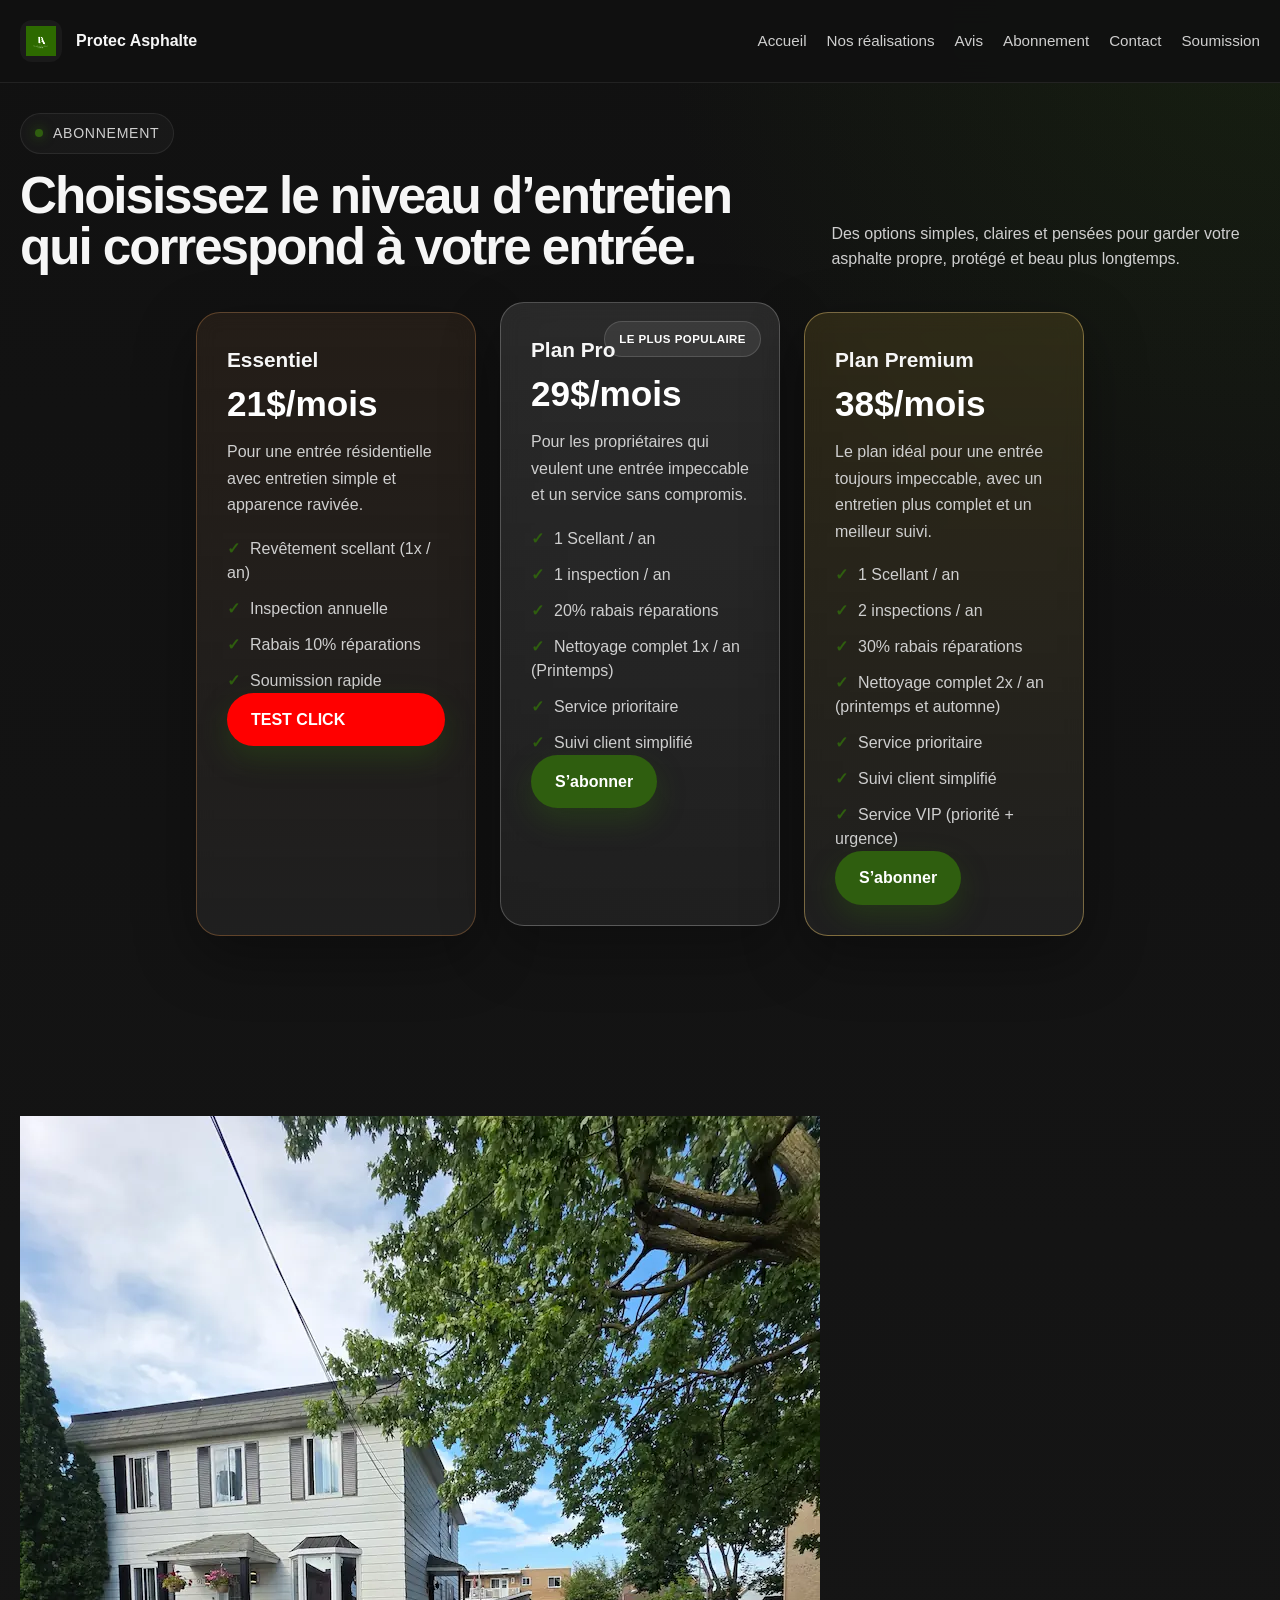
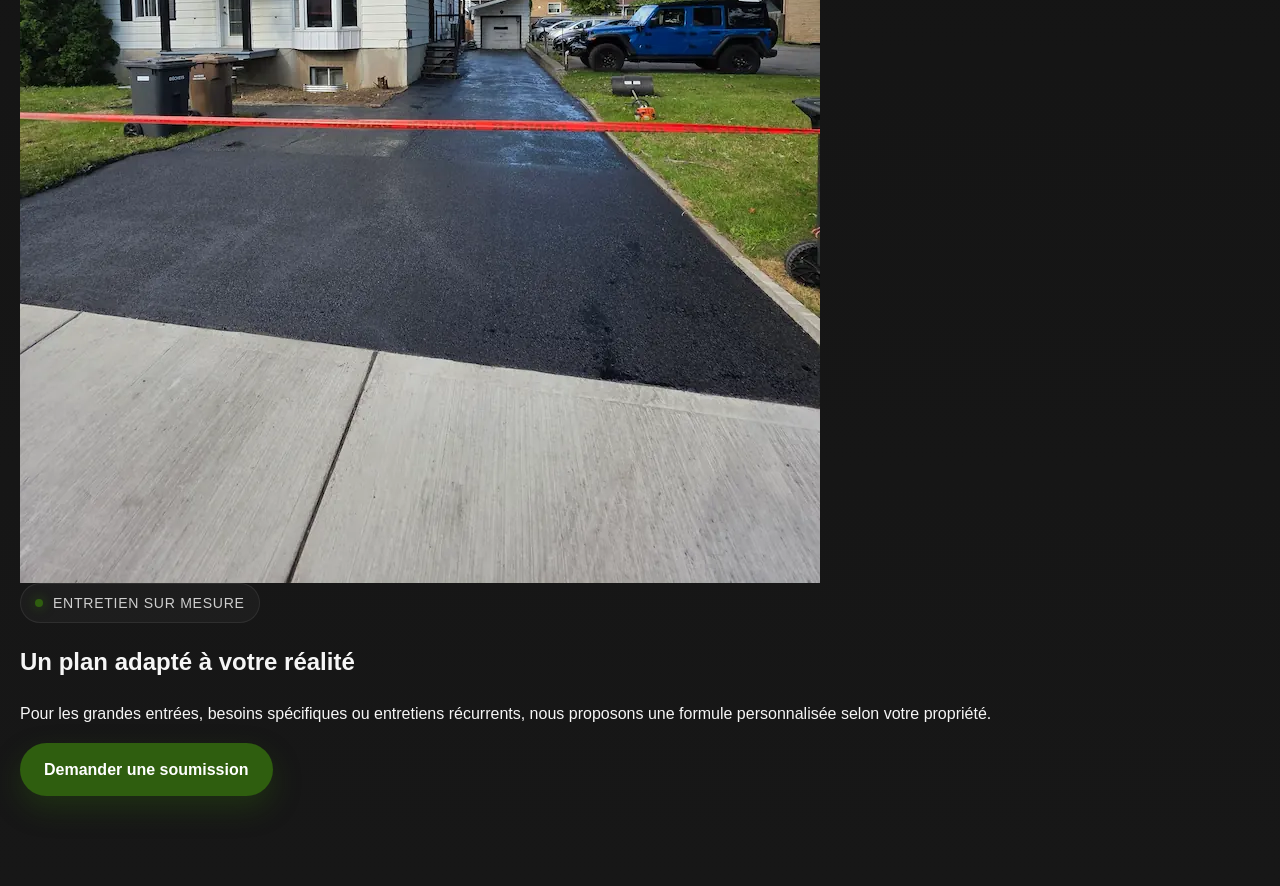
==== commit 2af80023: "Update abonnement.html" ====
--- a/abonnement.html
+++ b/abonnement.html
@@ -62,9 +62,12 @@
             <li>Soumission rapide</li>
           </ul>
 
-          <a href="TON_LIEN_STRIPE_ESSENTIEL" target="_blank" class="btn btn-primary plan-btn">
-            S’abonner
-          </a>
+          <a href="https://buy.stripe.com/test_5kQeVd6Rl8iVduNdWlafS02"
+   target="_blank"
+   class="btn btn-primary plan-btn"
+   style="background:red; display:block; position:relative; z-index:9999;">
+   TEST CLICK
+</a>
         </article>
 
         <!-- PLAN PRO -->
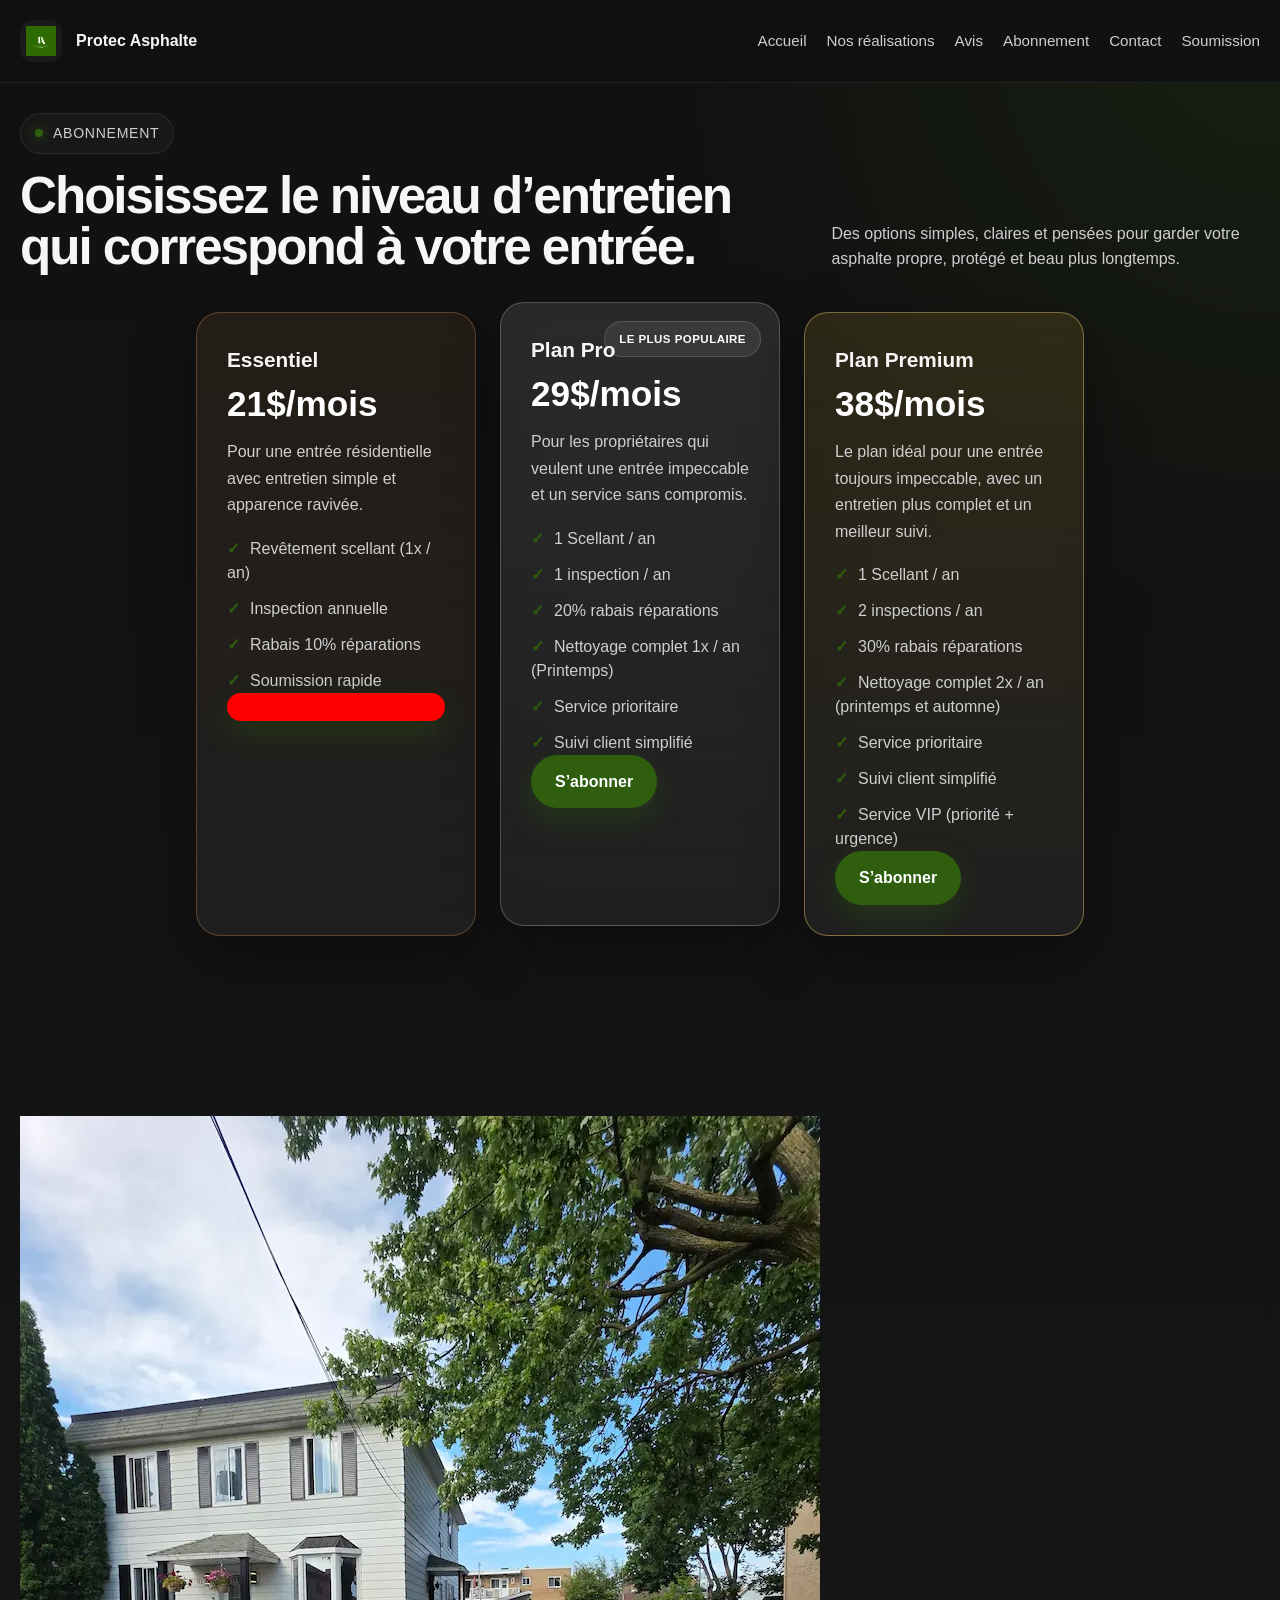
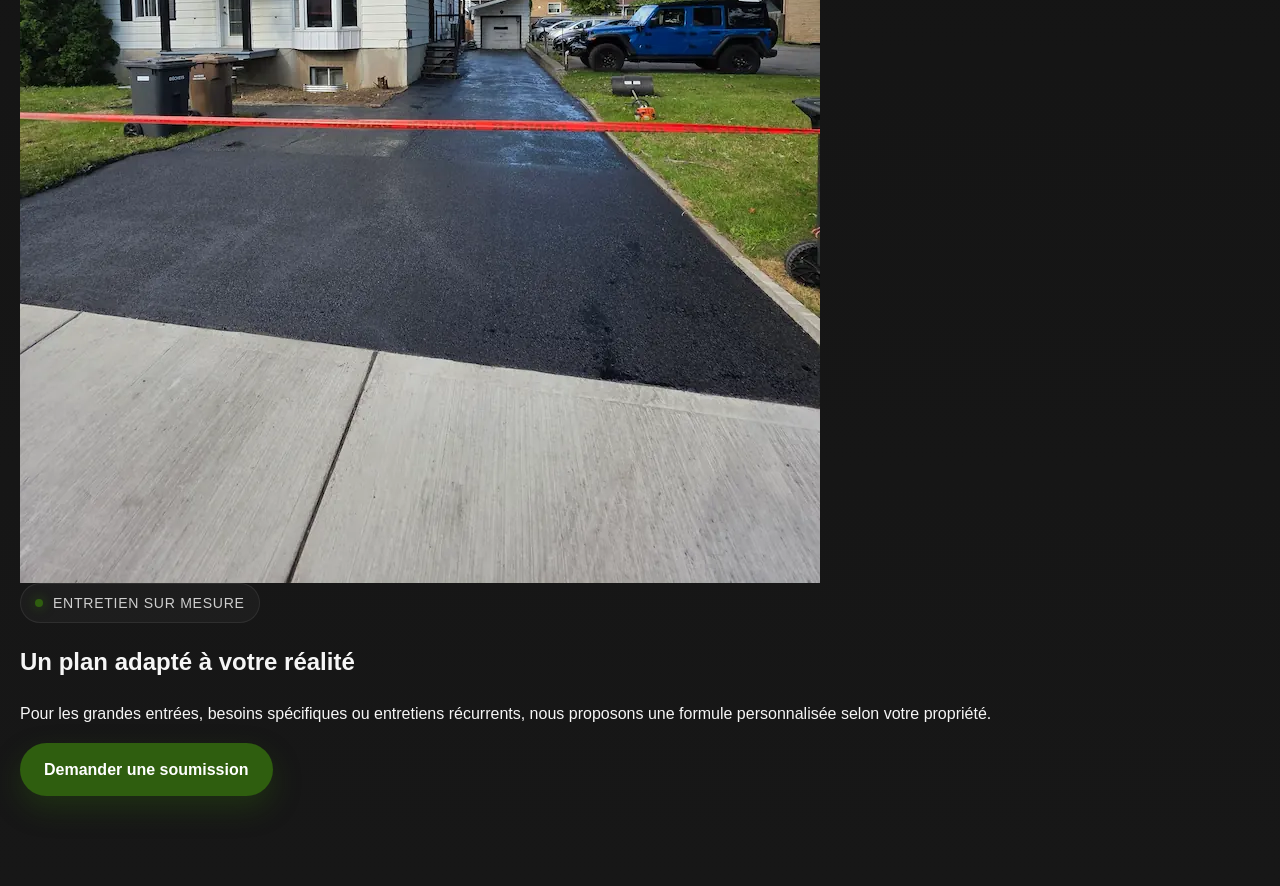
==== commit 46f6467e: "Update abonnement.html" ====
--- a/abonnement.html
+++ b/abonnement.html
@@ -66,7 +66,6 @@
    target="_blank"
    class="btn btn-primary plan-btn"
    style="background:red; display:block; position:relative; z-index:9999;">
-   TEST CLICK
 </a>
         </article>
 
--- a/style.css
+++ b/style.css
@@ -1208,3 +1208,13 @@
 .hero-copy h1 {
   margin-top: 20;
 }
+.plan-btn {
+  position: relative;
+  z-index: 9999;
+  pointer-events: auto;
+}
+
+.plan {
+  position: relative;
+  z-index: 1;
+}
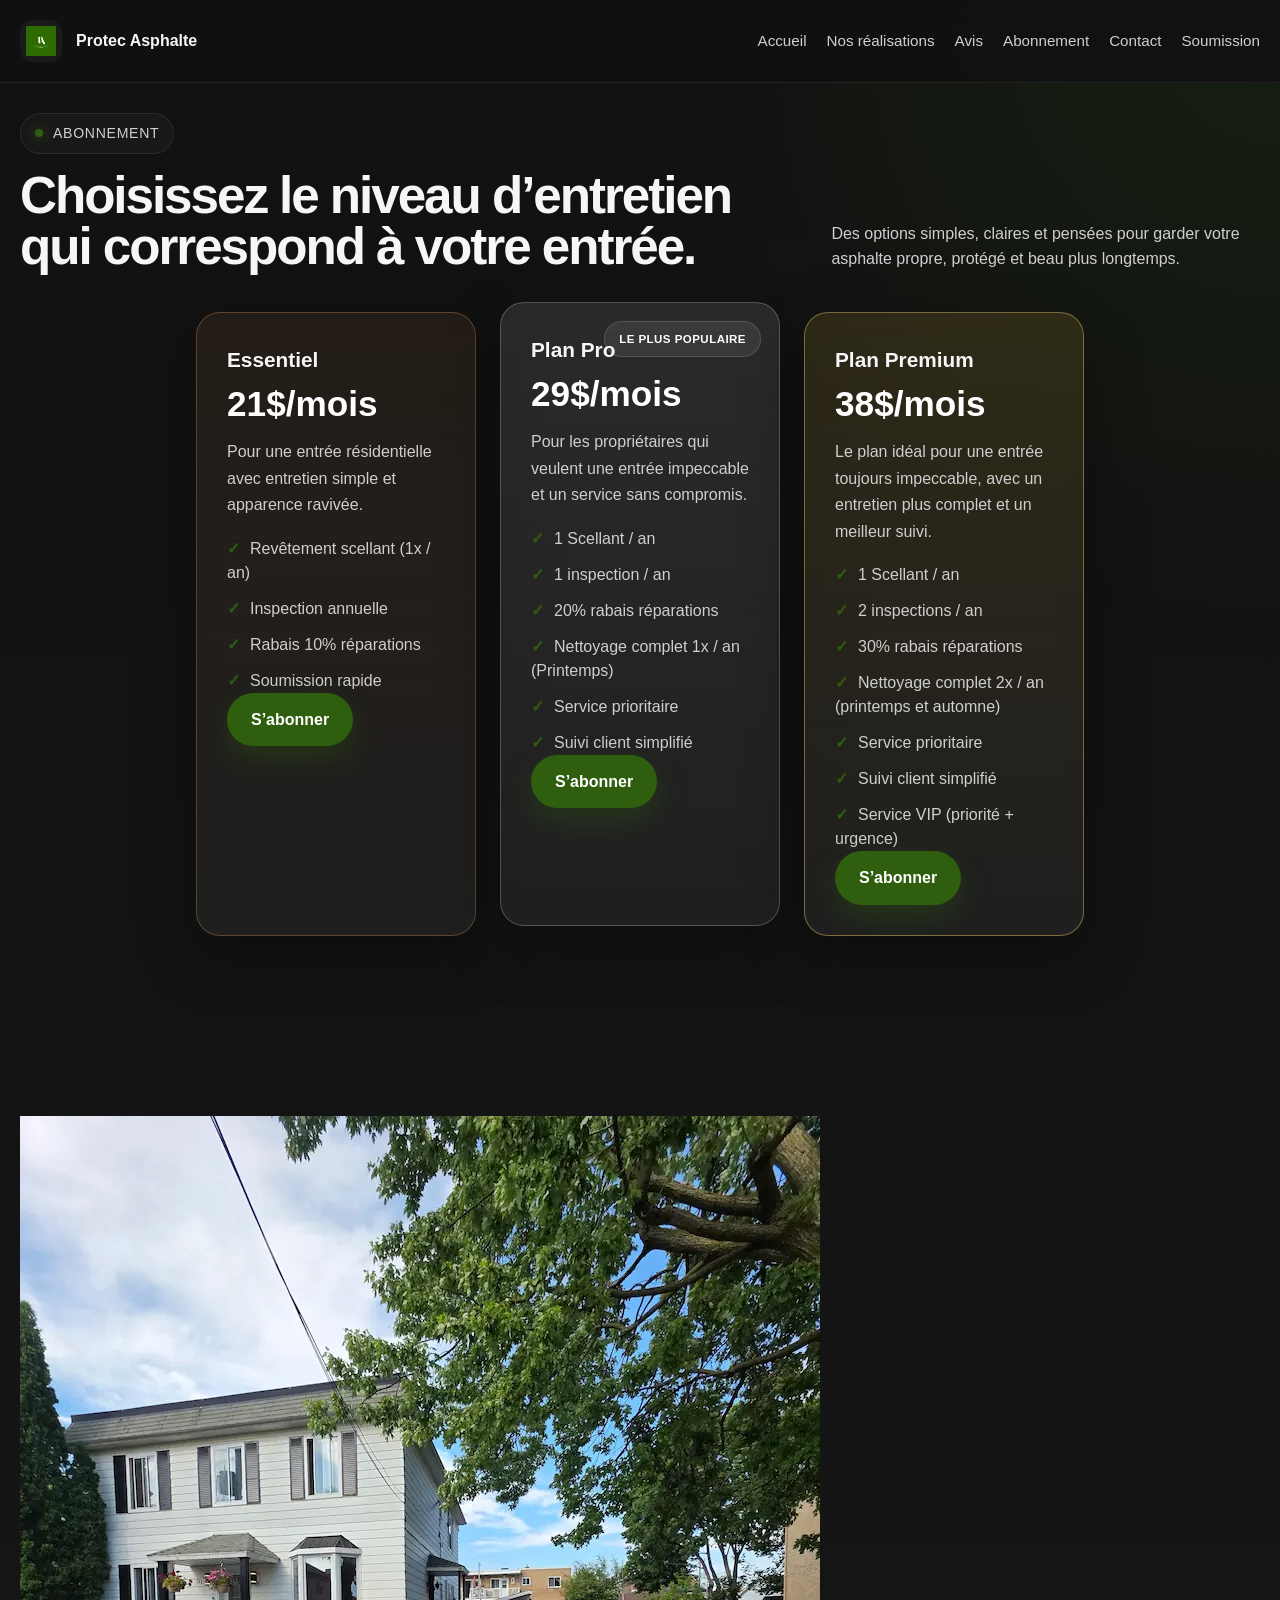
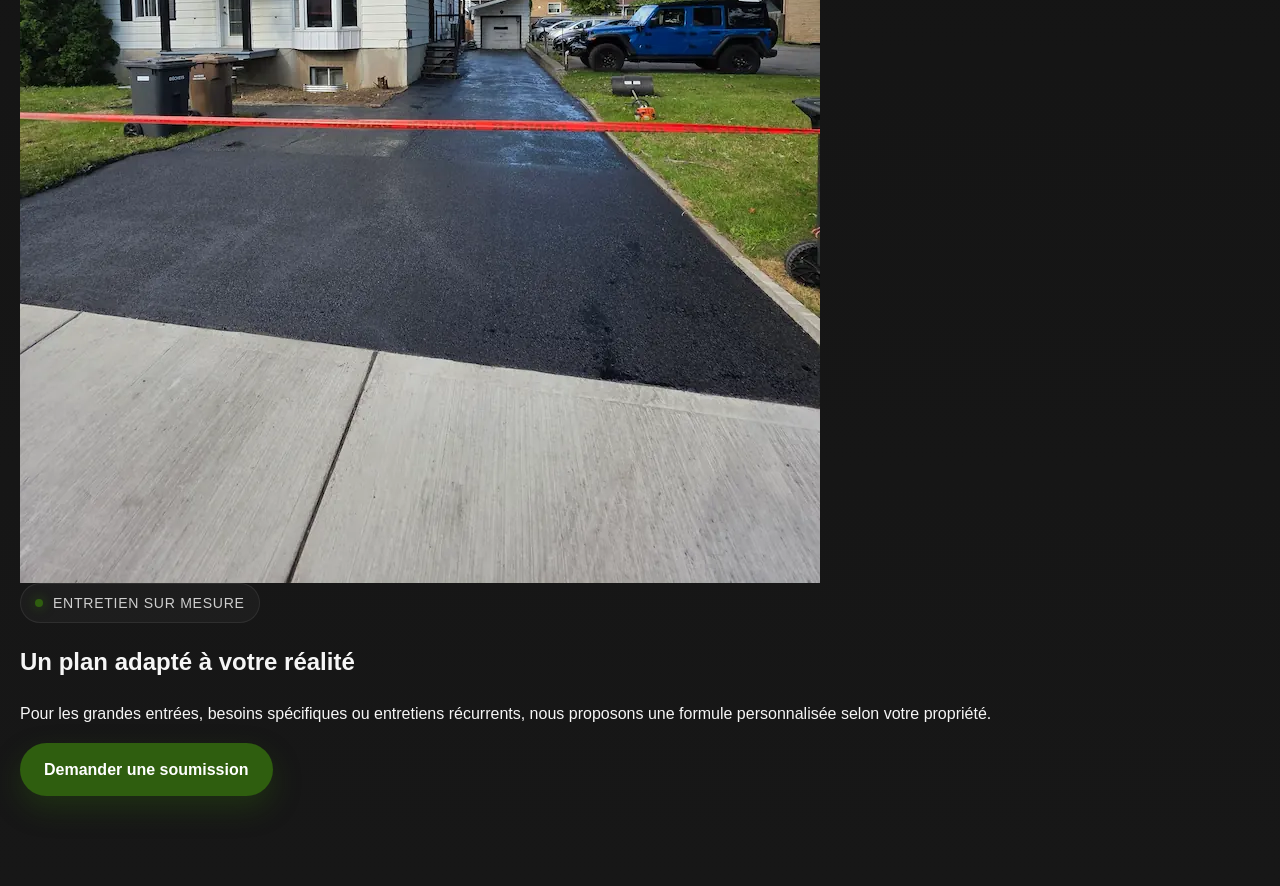
==== commit 4266214d: "Update abonnement.html" ====
--- a/abonnement.html
+++ b/abonnement.html
@@ -62,10 +62,10 @@
             <li>Soumission rapide</li>
           </ul>
 
-          <a href="https://buy.stripe.com/test_5kQeVd6Rl8iVduNdWlafS02"
+         <a href="https://buy.stripe.com/test_5kQeVd6Rl8iVduNdWlafS02"
    target="_blank"
-   class="btn btn-primary plan-btn"
-   style="background:red; display:block; position:relative; z-index:9999;">
+   class="btn btn-primary plan-btn">
+   S’abonner
 </a>
         </article>
 
